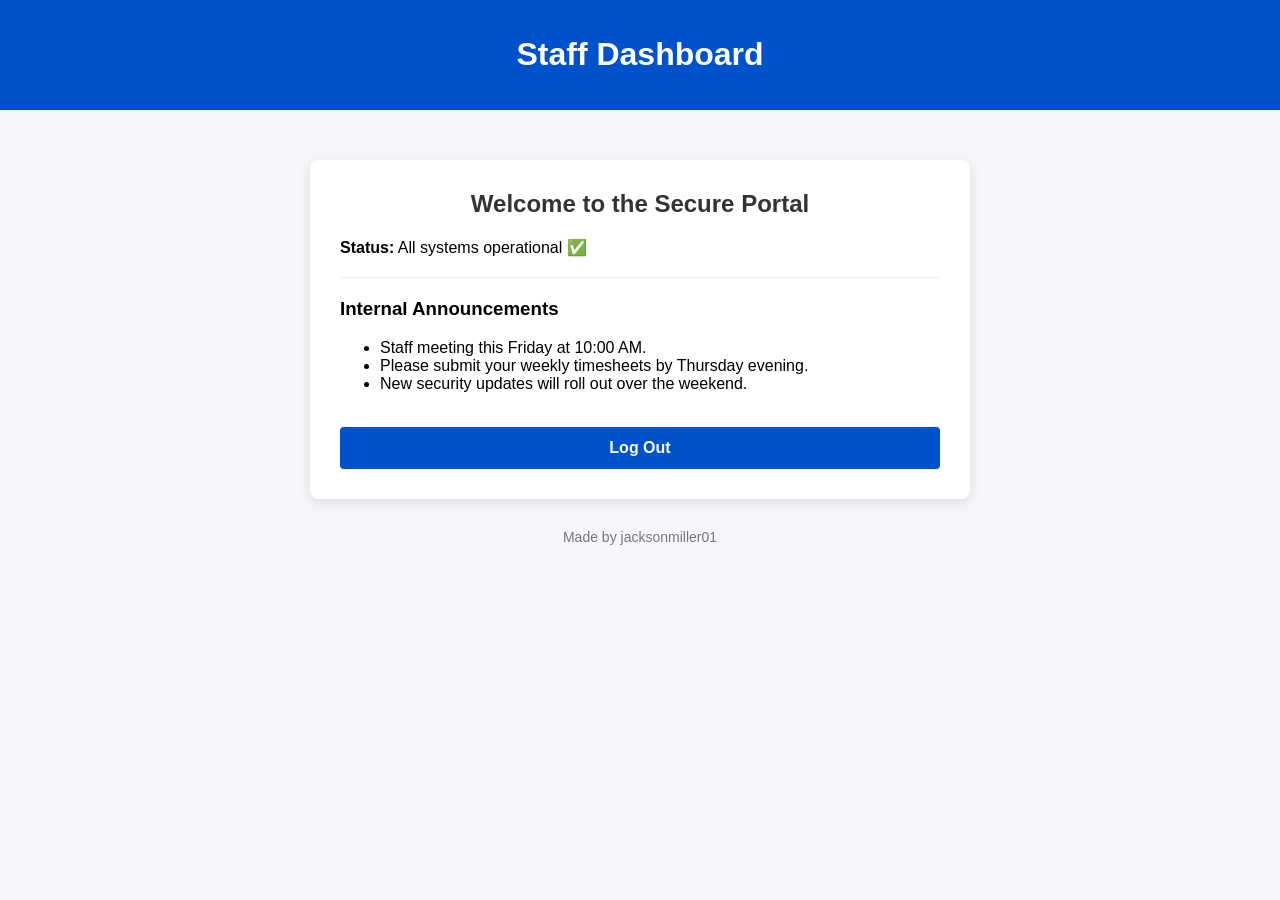
==== dashboard.html @ 7f8ae676 "Create dashboard.html" ====
<!DOCTYPE html>
<html lang="en">
<head>
    <meta charset="UTF-8">
    <meta name="viewport" content="width=device-width, initial-scale=1.0">
    <title>Staff Dashboard</title>
    <link rel="stylesheet" href="style.css?v=1">
</head>
<body>
    <header>
        <h1>Staff Dashboard</h1>
    </header>
    <main>
        <div class="login-container" style="max-width: 600px;">
            <h2>Welcome to the Secure Portal</h2>
            <p><strong>Status:</strong> All systems operational ✅</p>
            <hr style="border: 0; border-top: 1px solid #eee; margin: 20px 0;">
            <h3>Internal Announcements</h3>
            <ul>
                <li>Staff meeting this Friday at 10:00 AM.</li>
                <li>Please submit your weekly timesheets by Thursday evening.</li>
                <li>New security updates will roll out over the weekend.</li>
            </ul>
            <br>
            <button onclick="logout()">Log Out</button>
        </div>
        <p class="footer-text">Made by jacksonmiller01</p>
    </main>
    <script>
        function logout() {
            window.location.href = "index.html";
        }
    </script>
</body>
</html>
---- style.css ----
body {
    font-family: Arial, sans-serif;
    margin: 0;
    padding: 0;
    background-color: #f4f6f9;
}
header {
    background-color: #0052cc; /* Professional Blue */
    color: white;
    padding: 15px;
    text-align: center;
}
main {
    display: flex;
    flex-direction: column;
    align-items: center;
    padding: 50px 20px;
}
.login-container {
    background-color: white;
    padding: 30px;
    border-radius: 8px;
    box-shadow: 0 4px 12px rgba(0,0,0,0.1);
    width: 100%;
    max-width: 350px;
    text-align: left;
}
.login-container h2 {
    margin-top: 0;
    color: #333;
    text-align: center;
}
.input-group {
    margin-bottom: 20px;
}
.input-group label {
    display: block;
    margin-bottom: 5px;
    color: #666;
    font-size: 14px;
}
.input-group input {
    width: 100%;
    padding: 10px;
    border: 1px solid #ccc;
    border-radius: 4px;
    box-sizing: border-box;
}
button {
    width: 100%;
    padding: 12px;
    font-size: 16px;
    background-color: #0052cc;
    color: white;
    border: none;
    cursor: pointer;
    border-radius: 4px;
    font-weight: bold;
}
button:hover {
    background-color: #003d99;
}
.footer-text {
    margin-top: 30px;
    color: #777;
    font-size: 14px;
}
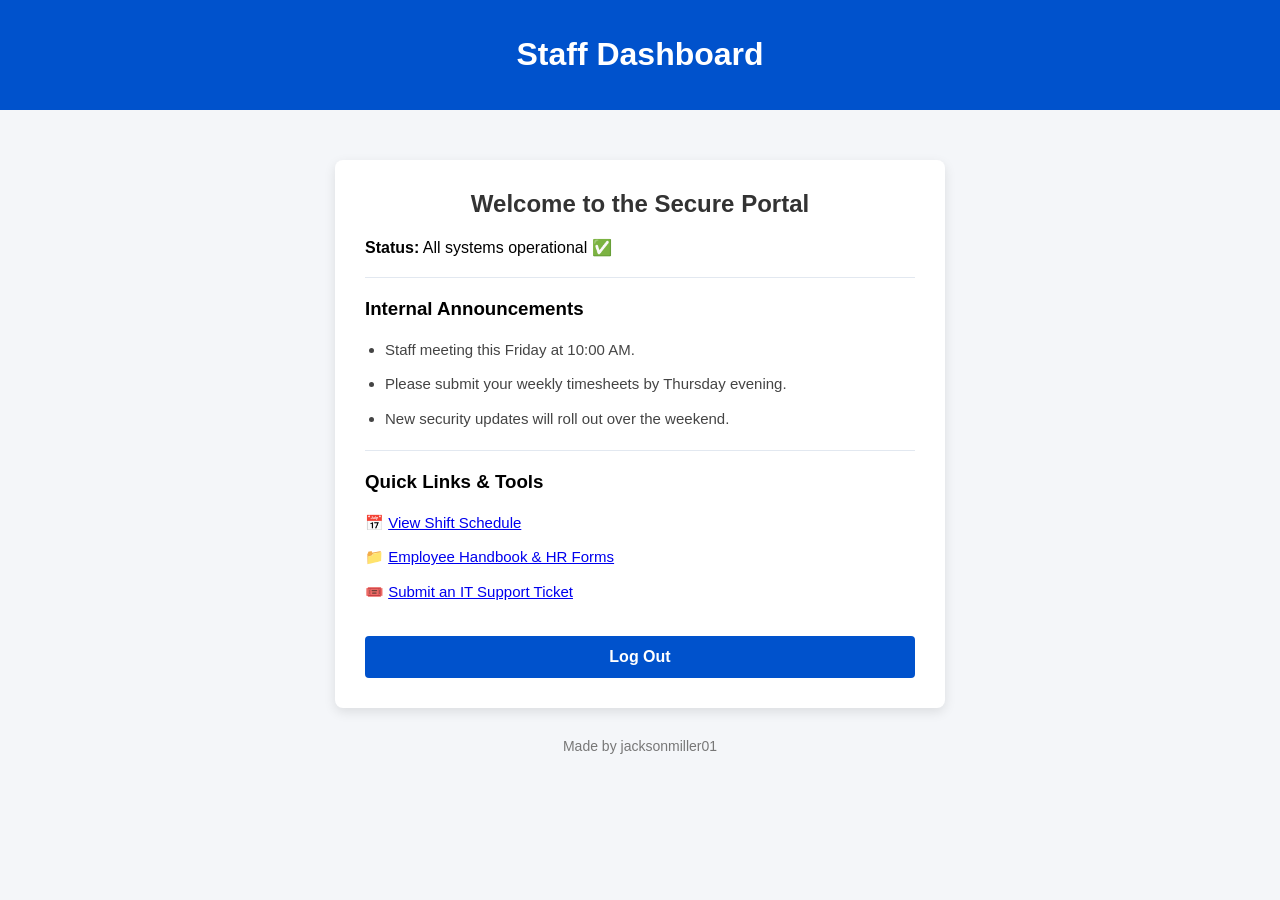
==== commit 17c3cfbe: "Update dashboard.html" ====
--- a/dashboard.html
+++ b/dashboard.html
@@ -4,23 +4,35 @@
     <meta charset="UTF-8">
     <meta name="viewport" content="width=device-width, initial-scale=1.0">
     <title>Staff Dashboard</title>
-    <link rel="stylesheet" href="style.css?v=1">
+    <link rel="stylesheet" href="style.css?v=2">
 </head>
 <body>
     <header>
         <h1>Staff Dashboard</h1>
     </header>
     <main>
-        <div class="login-container" style="max-width: 600px;">
+        <div class="login-container" style="max-width: 550px;">
             <h2>Welcome to the Secure Portal</h2>
             <p><strong>Status:</strong> All systems operational ✅</p>
-            <hr style="border: 0; border-top: 1px solid #eee; margin: 20px 0;">
+            
+            <hr>
+            
             <h3>Internal Announcements</h3>
             <ul>
                 <li>Staff meeting this Friday at 10:00 AM.</li>
                 <li>Please submit your weekly timesheets by Thursday evening.</li>
                 <li>New security updates will roll out over the weekend.</li>
             </ul>
+            
+            <hr>
+
+            <h3>Quick Links & Tools</h3>
+            <ul style="list-style-type: none; padding-left: 0;">
+                <li>📅 <a href="#" onclick="alert('Opening Shift Schedule...')">View Shift Schedule</a></li>
+                <li>📁 <a href="#" onclick="alert('Opening HR Documents...')">Employee Handbook & HR Forms</a></li>
+                <li>🎟️ <a href="#" onclick="alert('Opening IT Support...')">Submit an IT Support Ticket</a></li>
+            </ul>
+
             <br>
             <button onclick="logout()">Log Out</button>
         </div>
--- a/style.css
+++ b/style.css
@@ -65,3 +65,19 @@
     color: #777;
     font-size: 14px;
 }
+/* Custom styling for the dashboard content */
+ul {
+    padding-left: 20px;
+    margin: 15px 0;
+}
+li {
+    margin-bottom: 12px;
+    color: #444444;
+    line-height: 1.5;
+    font-size: 15px;
+}
+hr {
+    border: 0;
+    border-top: 1px solid #e2e8f0;
+    margin: 20px 0;
+}
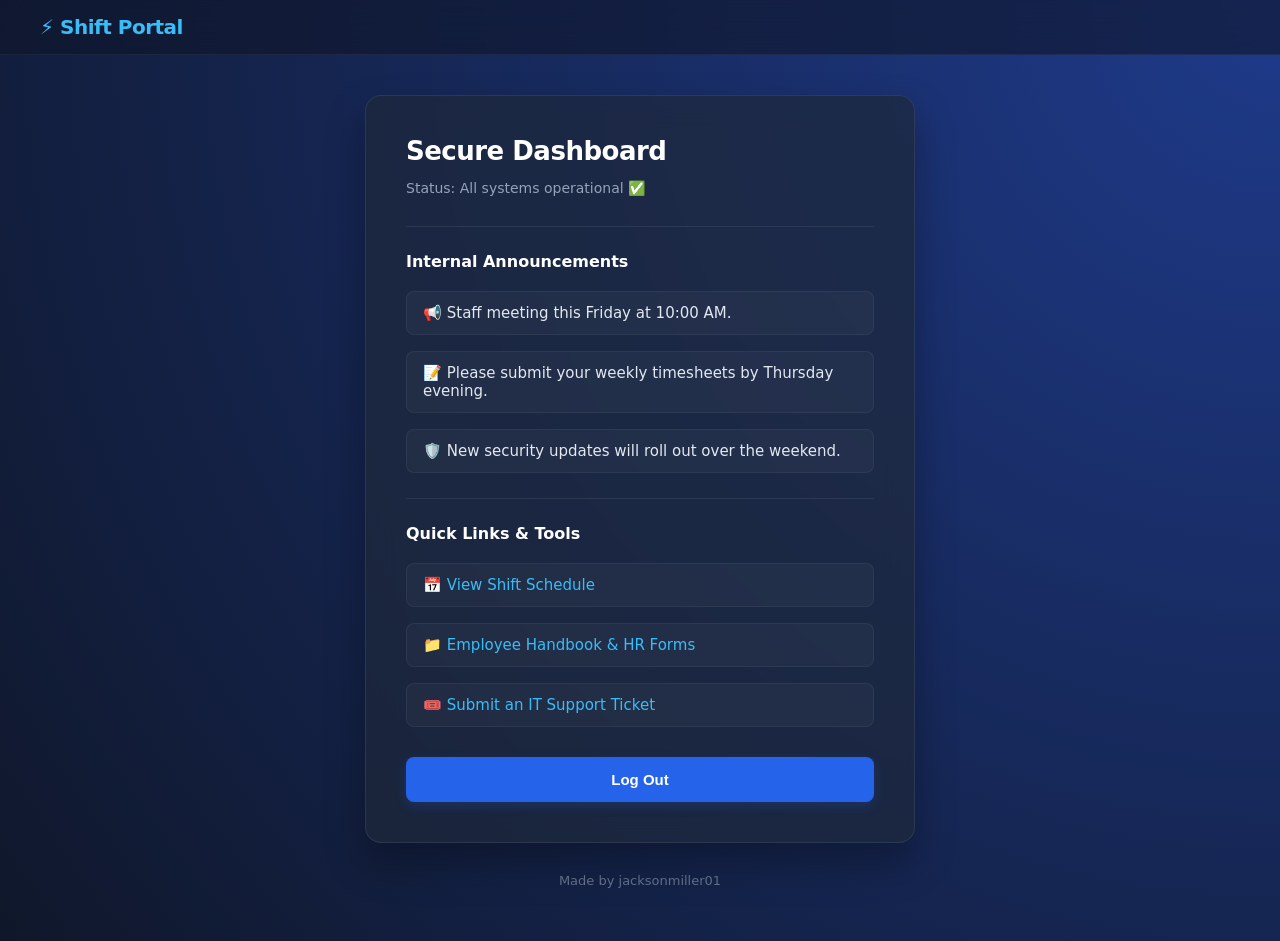
==== commit fd8e279e: "Update dashboard.html" ====
--- a/dashboard.html
+++ b/dashboard.html
@@ -4,36 +4,35 @@
     <meta charset="UTF-8">
     <meta name="viewport" content="width=device-width, initial-scale=1.0">
     <title>Staff Dashboard</title>
-    <link rel="stylesheet" href="style.css?v=2">
+    <link rel="stylesheet" href="style.css?v=4">
 </head>
 <body>
     <header>
-        <h1>Staff Dashboard</h1>
+        <h1>⚡ Shift Portal</h1>
     </header>
     <main>
         <div class="login-container" style="max-width: 550px;">
-            <h2>Welcome to the Secure Portal</h2>
-            <p><strong>Status:</strong> All systems operational ✅</p>
+            <h2>Secure Dashboard</h2>
+            <p class="subtitle-text">Status: All systems operational ✅</p>
             
             <hr>
             
-            <h3>Internal Announcements</h3>
+            <h3 style="color: #ffffff; font-size: 16px;">Internal Announcements</h3>
             <ul>
-                <li>Staff meeting this Friday at 10:00 AM.</li>
-                <li>Please submit your weekly timesheets by Thursday evening.</li>
-                <li>New security updates will roll out over the weekend.</li>
+                <li>📢 Staff meeting this Friday at 10:00 AM.</li>
+                <li>📝 Please submit your weekly timesheets by Thursday evening.</li>
+                <li>🛡️ New security updates will roll out over the weekend.</li>
             </ul>
             
             <hr>
 
-            <h3>Quick Links & Tools</h3>
-            <ul style="list-style-type: none; padding-left: 0;">
+            <h3 style="color: #ffffff; font-size: 16px;">Quick Links & Tools</h3>
+            <ul style="margin-bottom: 30px;">
                 <li>📅 <a href="#" onclick="alert('Opening Shift Schedule...')">View Shift Schedule</a></li>
                 <li>📁 <a href="#" onclick="alert('Opening HR Documents...')">Employee Handbook & HR Forms</a></li>
                 <li>🎟️ <a href="#" onclick="alert('Opening IT Support...')">Submit an IT Support Ticket</a></li>
             </ul>
 
-            <br>
             <button onclick="logout()">Log Out</button>
         </div>
         <p class="footer-text">Made by jacksonmiller01</p>
--- a/style.css
+++ b/style.css
@@ -1,83 +1,167 @@
+/* Premium Blue SaaS Theme */
 body {
-    font-family: Arial, sans-serif;
+    font-family: 'Segoe UI', system-ui, -apple-system, sans-serif;
     margin: 0;
     padding: 0;
-    background-color: #f4f6f9;
+    /* Deep blue to dark indigo gradient background */
+    background: radial-gradient(circle at top right, #1e3a8a 0%, #0f172a 100%);
+    color: #f8fafc;
+    min-height: 100vh;
+    display: flex;
+    flex-direction: column;
 }
+
+/* Glassmorphism Navigation Bar */
 header {
-    background-color: #0052cc; /* Professional Blue */
-    color: white;
-    padding: 15px;
-    text-align: center;
+    display: flex;
+    justify-content: space-between;
+    align-items: center;
+    padding: 15px 40px;
+    background: rgba(15, 23, 42, 0.6);
+    backdrop-filter: blur(12px);
+    -webkit-backdrop-filter: blur(12px);
+    border-bottom: 1px solid rgba(255, 255, 255, 0.05);
 }
+
+header h1 {
+    margin: 0;
+    font-size: 20px;
+    font-weight: 700;
+    letter-spacing: -0.5px;
+    color: #38bdf8; /* Soft Electric Blue Logo */
+}
+
+/* Modern Layout Container */
 main {
+    flex: 1;
     display: flex;
     flex-direction: column;
     align-items: center;
-    padding: 50px 20px;
+    justify-content: center;
+    padding: 40px 20px;
 }
+
+/* Floating Clean Login Card */
 .login-container {
-    background-color: white;
-    padding: 30px;
-    border-radius: 8px;
-    box-shadow: 0 4px 12px rgba(0,0,0,0.1);
+    background: rgba(30, 41, 59, 0.7);
+    border: 1px solid rgba(255, 255, 255, 0.08);
+    backdrop-filter: blur(16px);
+    -webkit-backdrop-filter: blur(16px);
+    padding: 40px;
+    border-radius: 16px;
+    box-shadow: 0 20px 40px rgba(0, 0, 0, 0.3);
     width: 100%;
-    max-width: 350px;
-    text-align: left;
+    max-width: 400px;
+    box-sizing: border-box;
 }
+
 .login-container h2 {
-    margin-top: 0;
-    color: #333;
-    text-align: center;
+    margin: 0 0 8px 0;
+    color: #ffffff;
+    font-size: 26px;
+    font-weight: 700;
+    letter-spacing: -0.5px;
 }
+
+.subtitle-text {
+    color: #94a3b8;
+    font-size: 14px;
+    margin-bottom: 30px;
+}
+
+/* Premium Form Inputs */
 .input-group {
-    margin-bottom: 20px;
+    margin-bottom: 22px;
 }
+
 .input-group label {
     display: block;
-    margin-bottom: 5px;
-    color: #666;
-    font-size: 14px;
+    margin-bottom: 8px;
+    color: #cbd5e1;
+    font-size: 13px;
+    font-weight: 500;
+    letter-spacing: 0.3px;
 }
+
 .input-group input {
     width: 100%;
-    padding: 10px;
-    border: 1px solid #ccc;
-    border-radius: 4px;
+    padding: 14px 16px;
+    background: rgba(15, 23, 42, 0.6);
+    border: 1px solid rgba(255, 255, 255, 0.1);
+    border-radius: 8px;
     box-sizing: border-box;
+    font-size: 15px;
+    color: #ffffff;
+    transition: all 0.2s ease;
 }
+
+.input-group input:focus {
+    border-color: #38bdf8;
+    background: rgba(15, 23, 42, 0.8);
+    outline: none;
+    box-shadow: 0 0 0 3px rgba(56, 189, 248, 0.15);
+}
+
+/* Bright Royal Blue Core Action Buttons */
 button {
     width: 100%;
-    padding: 12px;
-    font-size: 16px;
-    background-color: #0052cc;
-    color: white;
+    padding: 14px;
+    font-size: 15px;
+    background: #2563eb; 
+    color: #ffffff;
     border: none;
     cursor: pointer;
-    border-radius: 4px;
-    font-weight: bold;
+    border-radius: 8px;
+    font-weight: 600;
+    transition: all 0.2s ease;
+    box-shadow: 0 4px 12px rgba(37, 99, 235, 0.2);
 }
+
 button:hover {
-    background-color: #003d99;
+    background: #1d4ed8;
+    transform: translateY(-1px);
+    box-shadow: 0 6px 16px rgba(37, 99, 235, 0.3);
 }
+
+button:active {
+    transform: translateY(0);
+}
+
+/* Dashboard List Customizations */
+ul {
+    padding-left: 0;
+    list-style: none;
+    margin: 20px 0;
+}
+
+li {
+    margin-bottom: 16px;
+    color: #e2e8f0;
+    font-size: 15px;
+    background: rgba(255, 255, 255, 0.03);
+    padding: 12px 16px;
+    border-radius: 8px;
+    border: 1px solid rgba(255, 255, 255, 0.05);
+}
+
+hr {
+    border: 0;
+    border-top: 1px solid rgba(255, 255, 255, 0.08);
+    margin: 25px 0;
+}
+
 .footer-text {
     margin-top: 30px;
-    color: #777;
-    font-size: 14px;
+    color: #64748b;
+    font-size: 13px;
 }
-/* Custom styling for the dashboard content */
-ul {
-    padding-left: 20px;
-    margin: 15px 0;
+
+a {
+    color: #38bdf8;
+    text-decoration: none;
+    font-weight: 500;
 }
-li {
-    margin-bottom: 12px;
-    color: #444444;
-    line-height: 1.5;
-    font-size: 15px;
+
+a:hover {
+    text-decoration: underline;
 }
-hr {
-    border: 0;
-    border-top: 1px solid #e2e8f0;
-    margin: 20px 0;
-}
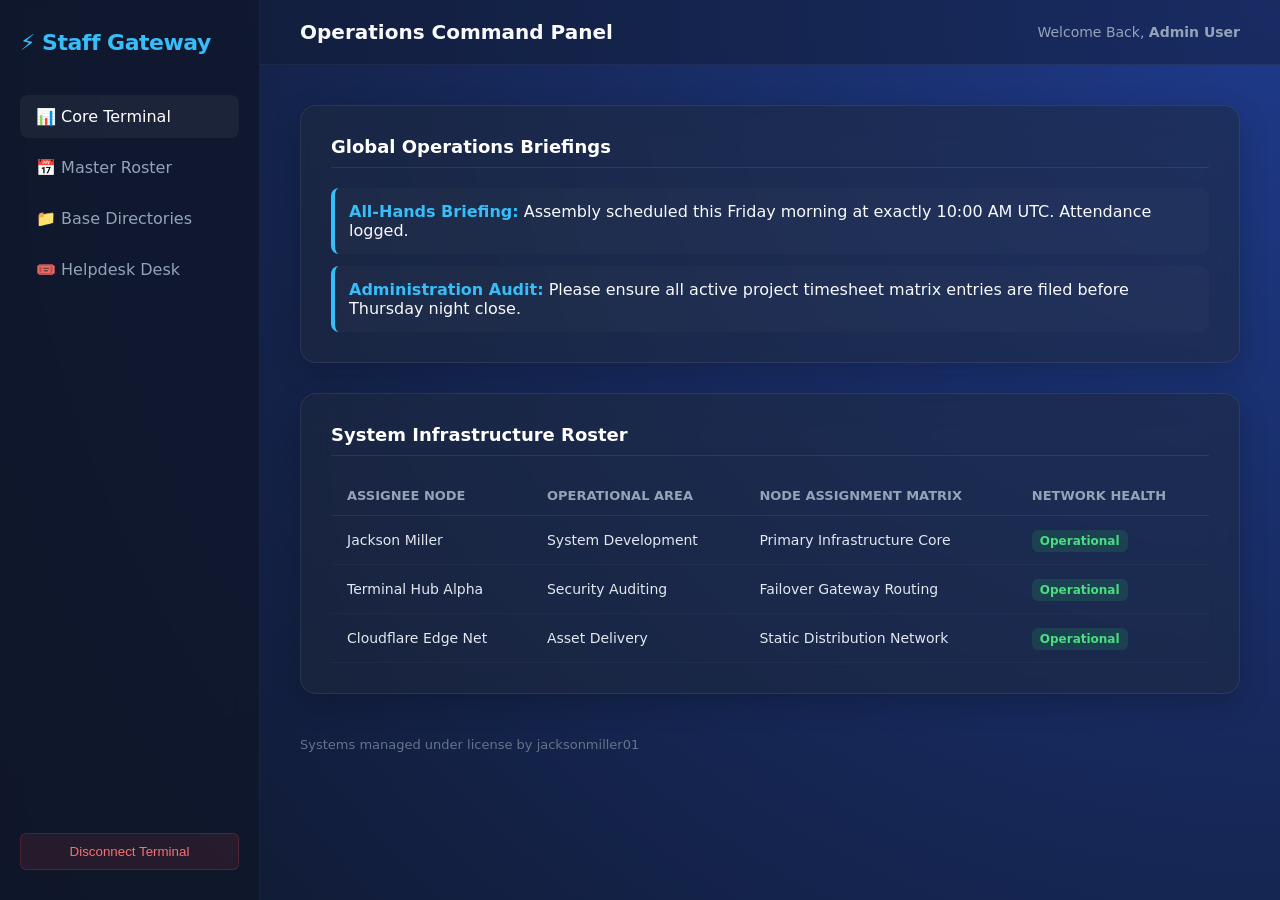
==== commit 3a7f6c79: "Update dashboard.html" ====
--- a/dashboard.html
+++ b/dashboard.html
@@ -3,40 +3,84 @@
 <head>
     <meta charset="UTF-8">
     <meta name="viewport" content="width=device-width, initial-scale=1.0">
-    <title>Staff Dashboard</title>
-    <link rel="stylesheet" href="style.css?v=4">
+    <title>Enterprise Operations Dashboard</title>
+    <link rel="stylesheet" href="style.css?v=5">
 </head>
 <body>
-    <header>
-        <h1>⚡ Shift Portal</h1>
-    </header>
-    <main>
-        <div class="login-container" style="max-width: 550px;">
-            <h2>Secure Dashboard</h2>
-            <p class="subtitle-text">Status: All systems operational ✅</p>
+    <!-- Permanent Navigation Left Sidebar -->
+    <div class="sidebar">
+        <div class="logo-section">⚡ Staff Gateway</div>
+        <ul class="nav-links">
+            <li class="active"><a href="#">📊 Core Terminal</a></li>
+            <li><a href="#" onclick="alert('Module loading...')">📅 Master Roster</a></li>
+            <li><a href="#" onclick="alert('Accessing secure records...')">📁 Base Directories</a></li>
+            <li><a href="#" onclick="alert('Opening support routing...')">🎟️ Helpdesk Desk</a></li>
+        </ul>
+        <div class="sidebar-footer">
+            <button class="btn-logout" onclick="logout()">Disconnect Terminal</button>
+        </div>
+    </div>
+
+    <!-- Main Workspace Frame -->
+    <div class="content-area">
+        <div class="top-nav">
+            <h2>Operations Command Panel</h2>
+            <div style="font-size: 14px; color: #94a3b8;">Welcome Back, <strong>Admin User</strong></div>
+        </div>
+        
+        <main>
+            <!-- Top Dashboard Section: Announcements -->
+            <div class="panel-card">
+                <h3>Global Operations Briefings</h3>
+                <div style="display: flex; flex-direction: column; gap: 12px;">
+                    <div style="background: rgba(255,255,255,0.02); padding: 14px; border-radius: 8px; border-left: 4px solid #38bdf8;">
+                        <strong style="color: #38bdf8;">All-Hands Briefing:</strong> Assembly scheduled this Friday morning at exactly 10:00 AM UTC. Attendance logged.
+                    </div>
+                    <div style="background: rgba(255,255,255,0.02); padding: 14px; border-radius: 8px; border-left: 4px solid #38bdf8;">
+                        <strong style="color: #38bdf8;">Administration Audit:</strong> Please ensure all active project timesheet matrix entries are filed before Thursday night close.
+                    </div>
+                </div>
+            </div>
+
+            <!-- Bottom Dashboard Section: Wide Data Matrix Table -->
+            <div class="panel-card">
+                <h3>System Infrastructure Roster</h3>
+                <table class="data-table">
+                    <thead>
+                        <tr>
+                            <th>Assignee Node</th>
+                            <th>Operational Area</th>
+                            <th>Node Assignment Matrix</th>
+                            <th>Network Health</th>
+                        </tr>
+                    </thead>
+                    <tbody>
+                        <tr>
+                            <td>Jackson Miller</td>
+                            <td>System Development</td>
+                            <td>Primary Infrastructure Core</td>
+                            <td><span class="status-badge">Operational</span></td>
+                        </tr>
+                        <tr>
+                            <td>Terminal Hub Alpha</td>
+                            <td>Security Auditing</td>
+                            <td>Failover Gateway Routing</td>
+                            <td><span class="status-badge">Operational</span></td>
+                        </tr>
+                        <tr>
+                            <td>Cloudflare Edge Net</td>
+                            <td>Asset Delivery</td>
+                            <td>Static Distribution Network</td>
+                            <td><span class="status-badge">Operational</span></td>
+                        </tr>
+                    </tbody>
+                </table>
+            </div>
             
-            <hr>
-            
-            <h3 style="color: #ffffff; font-size: 16px;">Internal Announcements</h3>
-            <ul>
-                <li>📢 Staff meeting this Friday at 10:00 AM.</li>
-                <li>📝 Please submit your weekly timesheets by Thursday evening.</li>
-                <li>🛡️ New security updates will roll out over the weekend.</li>
-            </ul>
-            
-            <hr>
+            <p style="color: #64748b; font-size: 13px;">Systems managed under license by jacksonmiller01</p>
+        </main>
+    </div>
 
-            <h3 style="color: #ffffff; font-size: 16px;">Quick Links & Tools</h3>
-            <ul style="margin-bottom: 30px;">
-                <li>📅 <a href="#" onclick="alert('Opening Shift Schedule...')">View Shift Schedule</a></li>
-                <li>📁 <a href="#" onclick="alert('Opening HR Documents...')">Employee Handbook & HR Forms</a></li>
-                <li>🎟️ <a href="#" onclick="alert('Opening IT Support...')">Submit an IT Support Ticket</a></li>
-            </ul>
-
-            <button onclick="logout()">Log Out</button>
-        </div>
-        <p class="footer-text">Made by jacksonmiller01</p>
-    </main>
     <script>
         function logout() {
             window.location.href = "index.html";
--- a/style.css
+++ b/style.css
@@ -1,167 +1,194 @@
-/* Premium Blue SaaS Theme */
+/* Modern Full-Screen SaaS Sidebar Layout */
 body {
     font-family: 'Segoe UI', system-ui, -apple-system, sans-serif;
     margin: 0;
     padding: 0;
-    /* Deep blue to dark indigo gradient background */
     background: radial-gradient(circle at top right, #1e3a8a 0%, #0f172a 100%);
     color: #f8fafc;
     min-height: 100vh;
+    display: flex; /* Arranges sidebar and content side-by-side */
+}
+
+/* Fixed Left Sidebar Menu */
+.sidebar {
+    width: 260px;
+    background: rgba(15, 23, 42, 0.8);
+    backdrop-filter: blur(12px);
+    -webkit-backdrop-filter: blur(12px);
+    border-right: 1px solid rgba(255, 255, 255, 0.05);
+    display: flex;
+    flex-direction: column;
+    padding: 30px 20px;
+    box-sizing: border-box;
+}
+
+.logo-section {
+    font-size: 22px;
+    font-weight: 700;
+    color: #38bdf8;
+    margin-bottom: 40px;
+    letter-spacing: -0.5px;
+}
+
+.nav-links {
+    list-style: none;
+    padding: 0;
+    margin: 0;
+    display: flex;
+    flex-direction: column;
+    gap: 8px;
+}
+
+.nav-links li a {
+    display: flex;
+    align-items: center;
+    gap: 12px;
+    color: #94a3b8;
+    text-decoration: none;
+    padding: 12px 16px;
+    border-radius: 8px;
+    font-weight: 500;
+    transition: all 0.2s ease;
+}
+
+.nav-links li a:hover, .nav-links li.active a {
+    color: #ffffff;
+    background: rgba(255, 255, 255, 0.05);
+}
+
+.sidebar-footer {
+    margin-top: auto;
+}
+
+/* Right-Side Main Content Window */
+.content-area {
+    flex: 1;
     display: flex;
     flex-direction: column;
 }
 
-/* Glassmorphism Navigation Bar */
-header {
+/* Top Stats Banner Bar */
+.top-nav {
     display: flex;
     justify-content: space-between;
     align-items: center;
-    padding: 15px 40px;
-    background: rgba(15, 23, 42, 0.6);
-    backdrop-filter: blur(12px);
-    -webkit-backdrop-filter: blur(12px);
+    padding: 20px 40px;
+    background: rgba(15, 23, 42, 0.4);
     border-bottom: 1px solid rgba(255, 255, 255, 0.05);
 }
 
-header h1 {
+.top-nav h2 {
     margin: 0;
     font-size: 20px;
-    font-weight: 700;
-    letter-spacing: -0.5px;
-    color: #38bdf8; /* Soft Electric Blue Logo */
+    font-weight: 600;
 }
 
-/* Modern Layout Container */
+/* Wide Dashboard Grid Layout */
 main {
-    flex: 1;
+    padding: 40px;
     display: flex;
     flex-direction: column;
-    align-items: center;
-    justify-content: center;
-    padding: 40px 20px;
+    gap: 30px;
 }
 
-/* Floating Clean Login Card */
-.login-container {
-    background: rgba(30, 41, 59, 0.7);
+/* Wide Content Feature Panels */
+.panel-card {
+    background: rgba(30, 41, 59, 0.5);
     border: 1px solid rgba(255, 255, 255, 0.08);
     backdrop-filter: blur(16px);
     -webkit-backdrop-filter: blur(16px);
-    padding: 40px;
+    padding: 30px;
     border-radius: 16px;
-    box-shadow: 0 20px 40px rgba(0, 0, 0, 0.3);
-    width: 100%;
-    max-width: 400px;
-    box-sizing: border-box;
+    box-shadow: 0 10px 30px rgba(0, 0, 0, 0.2);
 }
 
-.login-container h2 {
-    margin: 0 0 8px 0;
+.panel-card h3 {
+    margin-top: 0;
+    margin-bottom: 20px;
+    font-size: 18px;
     color: #ffffff;
-    font-size: 26px;
-    font-weight: 700;
-    letter-spacing: -0.5px;
+    border-bottom: 1px solid rgba(255, 255, 255, 0.08);
+    padding-bottom: 10px;
 }
 
-.subtitle-text {
-    color: #94a3b8;
-    font-size: 14px;
-    margin-bottom: 30px;
+/* Responsive Table Styling */
+.data-table {
+    width: 100%;
+    border-collapse: collapse;
+    margin-top: 10px;
+    text-align: left;
 }
 
-/* Premium Form Inputs */
-.input-group {
-    margin-bottom: 22px;
+.data-table th {
+    color: #94a3b8;
+    font-size: 13px;
+    font-weight: 600;
+    text-transform: uppercase;
+    padding: 12px 16px;
+    border-bottom: 1px solid rgba(255, 255, 255, 0.08);
 }
 
-.input-group label {
-    display: block;
-    margin-bottom: 8px;
-    color: #cbd5e1;
-    font-size: 13px;
-    font-weight: 500;
-    letter-spacing: 0.3px;
+.data-table td {
+    padding: 16px;
+    font-size: 14px;
+    color: #e2e8f0;
+    border-bottom: 1px solid rgba(255, 255, 255, 0.03);
 }
 
-.input-group input {
+.status-badge {
+    background: rgba(34, 197, 94, 0.15);
+    color: #4ade80;
+    padding: 4px 8px;
+    border-radius: 6px;
+    font-size: 12px;
+    font-weight: 600;
+}
+
+/* Action Inputs & Buttons */
+.input-field {
     width: 100%;
-    padding: 14px 16px;
+    max-width: 320px;
+    padding: 12px 16px;
     background: rgba(15, 23, 42, 0.6);
     border: 1px solid rgba(255, 255, 255, 0.1);
     border-radius: 8px;
+    color: #ffffff;
+    font-size: 14px;
     box-sizing: border-box;
-    font-size: 15px;
-    color: #ffffff;
+    margin-bottom: 15px;
+}
+
+.input-field:focus {
+    border-color: #38bdf8;
+    outline: none;
+}
+
+.btn-primary {
+    padding: 12px 24px;
+    background: #2563eb;
+    color: white;
+    border: none;
+    border-radius: 8px;
+    font-weight: 600;
+    cursor: pointer;
     transition: all 0.2s ease;
 }
 
-.input-group input:focus {
-    border-color: #38bdf8;
-    background: rgba(15, 23, 42, 0.8);
-    outline: none;
-    box-shadow: 0 0 0 3px rgba(56, 189, 248, 0.15);
+.btn-primary:hover {
+    background: #1d4ed8;
 }
 
-/* Bright Royal Blue Core Action Buttons */
-button {
+.btn-logout {
+    background: rgba(239, 68, 68, 0.1);
+    color: #f87171;
+    border: 1px solid rgba(239, 68, 68, 0.2);
     width: 100%;
-    padding: 14px;
-    font-size: 15px;
-    background: #2563eb; 
-    color: #ffffff;
-    border: none;
+    padding: 10px;
+    border-radius: 6px;
     cursor: pointer;
-    border-radius: 8px;
-    font-weight: 600;
-    transition: all 0.2s ease;
-    box-shadow: 0 4px 12px rgba(37, 99, 235, 0.2);
-}
-
-button:hover {
-    background: #1d4ed8;
-    transform: translateY(-1px);
-    box-shadow: 0 6px 16px rgba(37, 99, 235, 0.3);
-}
-
-button:active {
-    transform: translateY(0);
-}
-
-/* Dashboard List Customizations */
-ul {
-    padding-left: 0;
-    list-style: none;
-    margin: 20px 0;
-}
-
-li {
-    margin-bottom: 16px;
-    color: #e2e8f0;
-    font-size: 15px;
-    background: rgba(255, 255, 255, 0.03);
-    padding: 12px 16px;
-    border-radius: 8px;
-    border: 1px solid rgba(255, 255, 255, 0.05);
-}
-
-hr {
-    border: 0;
-    border-top: 1px solid rgba(255, 255, 255, 0.08);
-    margin: 25px 0;
-}
-
-.footer-text {
-    margin-top: 30px;
-    color: #64748b;
-    font-size: 13px;
-}
-
-a {
-    color: #38bdf8;
-    text-decoration: none;
     font-weight: 500;
 }
 
-a:hover {
-    text-decoration: underline;
+.btn-logout:hover {
+    background: rgba(239, 68, 68, 0.2);
 }
